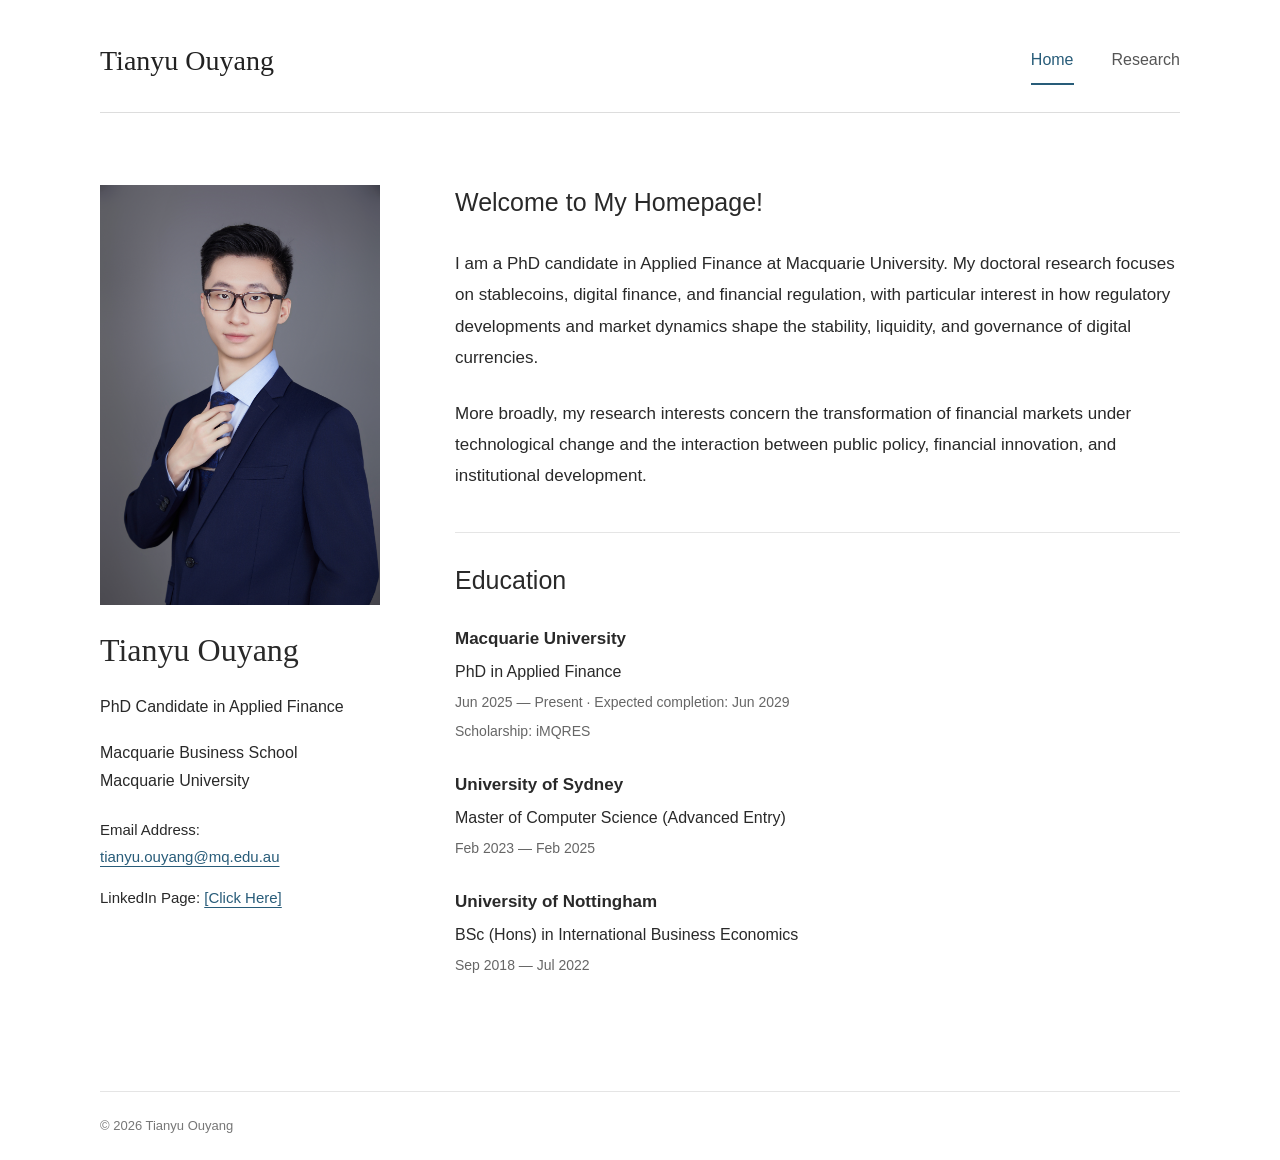
==== index.html @ 1453e324 "Publish academic Home and Research pages" ====
<!doctype html>
<html lang="en">
<head>
  <meta charset="utf-8">
  <meta name="viewport" content="width=device-width, initial-scale=1">
  <meta name="description" content="Tianyu Ouyang is a PhD candidate in Applied Finance at Macquarie University, researching stablecoins, digital finance, and financial regulation.">
  <meta name="theme-color" content="#193e56">
  <title>Home | Tianyu Ouyang</title>
  <link rel="icon" type="image/svg+xml" href="data:image/svg+xml,%3Csvg xmlns='http://www.w3.org/2000/svg' viewBox='0 0 64 64'%3E%3Crect width='64' height='64' rx='8' fill='%23193e56'/%3E%3Ctext x='32' y='43' text-anchor='middle' font-family='Georgia' font-size='34' fill='white'%3ETO%3C/text%3E%3C/svg%3E">
  <link rel="stylesheet" href="/style.css">
</head>
<body><a class="skip-link" href="#main">Skip to content</a><header class="site-header"><a class="site-name" href="/">Tianyu Ouyang</a><nav aria-label="Main navigation"><a href="/" aria-current="page">Home</a><a href="/research.html">Research</a></nav></header><main id="main"><div class="home-layout"><aside class="identity"><img class="portrait" src="/tianyu-ouyang.jpg" alt="Portrait of Tianyu Ouyang" width="4342" height="6513"><h1>Tianyu Ouyang</h1><p>PhD Candidate in Applied Finance</p><p>Macquarie Business School<br>Macquarie University</p><div class="contact-links"><p>Email Address:<br><a href="mailto:tianyu.ouyang@mq.edu.au">tianyu.ouyang@mq.edu.au</a></p><p>LinkedIn Page: <a href="https://www.linkedin.com/in/tianyu-ouyang-94b3781b5/" target="_blank" rel="noopener noreferrer">[Click Here]</a></p></div></aside><article class="biography"><h2>Welcome to My Homepage!</h2><p>I am a PhD candidate in Applied Finance at Macquarie University. My doctoral research focuses on stablecoins, digital finance, and financial regulation, with particular interest in how regulatory developments and market dynamics shape the stability, liquidity, and governance of digital currencies.</p><p>More broadly, my research interests concern the transformation of financial markets under technological change and the interaction between public policy, financial innovation, and institutional development.</p><section class="education" aria-labelledby="education-heading"><h2 id="education-heading">Education</h2><div class="education-entry"><h3>Macquarie University</h3><p>PhD in Applied Finance</p><p class="education-detail">Jun 2025 — Present · Expected completion: Jun 2029</p><p class="education-detail">Scholarship: iMQRES</p></div><div class="education-entry"><h3>University of Sydney</h3><p>Master of Computer Science (Advanced Entry)</p><p class="education-detail">Feb 2023 — Feb 2025</p></div><div class="education-entry"><h3>University of Nottingham</h3><p>BSc (Hons) in International Business Economics</p><p class="education-detail">Sep 2018 — Jul 2022</p></div></section></article></div></main><footer>© 2026 Tianyu Ouyang</footer></body></html>
---- style.css ----
*{box-sizing:border-box}html{color-scheme:light}body{margin:0;color:#292929;background:white;font-family:Arial,Helvetica,sans-serif;font-size:17px;line-height:1.85}a{color:#285c79;text-underline-offset:4px}a:focus-visible{outline:2px solid #285c79;outline-offset:5px}.skip-link{position:absolute;top:-100px;left:15px;background:#fff;padding:10px}.skip-link:focus{top:10px}.site-header{max-width:1080px;margin:auto;display:flex;align-items:center;justify-content:space-between;gap:24px;padding:35px 0 25px;border-bottom:1px solid #ddd}.site-name{font-family:Georgia,serif;color:#222;font-size:28px;text-decoration:none}nav{display:flex;gap:38px}nav a{text-decoration:none;color:#555;font-size:16px;padding:8px 0;border-bottom:2px solid transparent}nav a[aria-current=page]{color:#285c79;border-bottom-color:#285c79}nav a:hover{color:#285c79}main{max-width:1080px;min-height:calc(100vh - 220px);margin:0 auto;padding:72px 0 88px}.home-layout{display:grid;grid-template-columns:280px minmax(0,1fr);gap:75px}.identity h1{font-family:Georgia,serif;font-weight:400;font-size:32px;line-height:1.3;margin:0 0 22px}.identity p{font-size:16px;line-height:1.75;margin:0 0 18px}.identity a{font-size:15px;overflow-wrap:anywhere}.biography h2{font-weight:400;font-size:25px;line-height:1.4;margin:0 0 28px}.biography p{margin:0 0 24px}.research-page{max-width:850px}.research-page h1{font-family:Georgia,serif;font-size:36px;font-weight:400;line-height:1.3;margin:0 0 38px}.research-page h2{font-size:22px;font-weight:400;margin:0 0 18px}.research-page p{margin:0 0 24px}.research-page ul{padding-left:23px;margin:25px 0}.research-page li{padding-left:5px;margin:7px 0}footer{max-width:1080px;margin:auto;border-top:1px solid #e5e5e5;padding:22px 0;color:#777;font-size:13px}.portrait{width:100%;max-width:280px;height:auto;margin-bottom:25px;display:block}@media(max-width:1180px){.site-header,main,footer{margin-left:6%;margin-right:6%}.home-layout{gap:48px;grid-template-columns:250px minmax(0,1fr)}}@media(max-width:760px){.site-header{padding:23px 0;flex-wrap:wrap;gap:10px}.site-name{font-size:25px}nav{gap:25px}main{padding:40px 0 55px}.home-layout{grid-template-columns:1fr;gap:35px}.identity{padding-bottom:30px;border-bottom:1px solid #e5e5e5}.identity h1{margin-bottom:15px}.identity p{margin-bottom:12px}.biography h2{font-size:23px}.research-page h1{font-size:31px}body{font-size:16px}}
.contact-links{margin-top:22px}.contact-links p{font-size:15px;margin-bottom:15px}.education{margin-top:40px;padding-top:30px;border-top:1px solid #e5e5e5}.education h2{margin-bottom:25px}.education-entry{margin-bottom:24px}.education-entry h3{font-size:17px;font-weight:600;margin:0 0 3px}.education-entry p{margin:0 0 3px;font-size:16px}.education-entry .education-detail{font-size:14px;color:#666}.research-category{padding:15px 0 45px;margin-bottom:30px;border-bottom:1px solid #e5e5e5}.research-category h2{margin:0}.portrait{height:auto;aspect-ratio:2/3;object-fit:contain}

.working-paper{margin-top:26px}.paper-heading{font-size:18px;line-height:1.7;font-weight:400;margin:0 0 20px}.paper-heading strong{font-weight:700}.paper-heading u{text-underline-offset:3px}.paper-heading em{font-weight:400;font-style:italic}.research-page .abstract{font-size:16px;line-height:1.9;margin-bottom:0}.conference-year{margin-top:24px}.conference-year h3{font-size:17px;font-weight:600;margin:0 0 10px}.conference-year ul{margin:0;padding-left:23px}
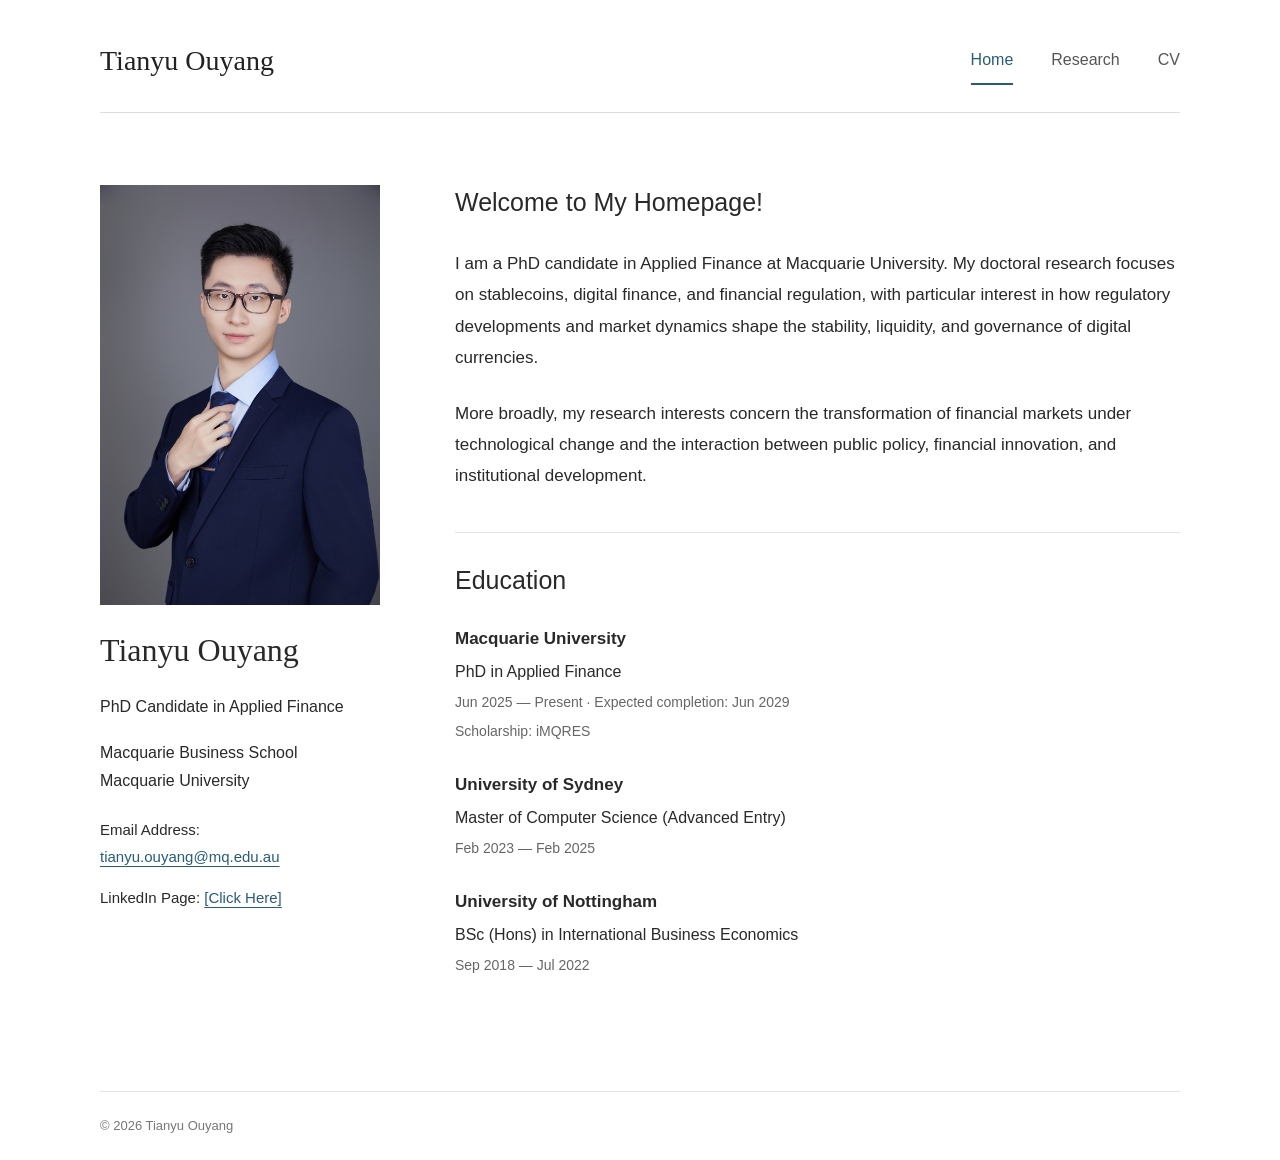
==== commit fb71ff0e: "Add CV page with PDF preview and download" ====
--- a/index.html
+++ b/index.html
@@ -9,4 +9,4 @@
   <link rel="icon" type="image/svg+xml" href="data:image/svg+xml,%3Csvg xmlns='http://www.w3.org/2000/svg' viewBox='0 0 64 64'%3E%3Crect width='64' height='64' rx='8' fill='%23193e56'/%3E%3Ctext x='32' y='43' text-anchor='middle' font-family='Georgia' font-size='34' fill='white'%3ETO%3C/text%3E%3C/svg%3E">
   <link rel="stylesheet" href="/style.css">
 </head>
-<body><a class="skip-link" href="#main">Skip to content</a><header class="site-header"><a class="site-name" href="/">Tianyu Ouyang</a><nav aria-label="Main navigation"><a href="/" aria-current="page">Home</a><a href="/research.html">Research</a></nav></header><main id="main"><div class="home-layout"><aside class="identity"><img class="portrait" src="/tianyu-ouyang.jpg" alt="Portrait of Tianyu Ouyang" width="4342" height="6513"><h1>Tianyu Ouyang</h1><p>PhD Candidate in Applied Finance</p><p>Macquarie Business School<br>Macquarie University</p><div class="contact-links"><p>Email Address:<br><a href="mailto:tianyu.ouyang@mq.edu.au">tianyu.ouyang@mq.edu.au</a></p><p>LinkedIn Page: <a href="https://www.linkedin.com/in/tianyu-ouyang-94b3781b5/" target="_blank" rel="noopener noreferrer">[Click Here]</a></p></div></aside><article class="biography"><h2>Welcome to My Homepage!</h2><p>I am a PhD candidate in Applied Finance at Macquarie University. My doctoral research focuses on stablecoins, digital finance, and financial regulation, with particular interest in how regulatory developments and market dynamics shape the stability, liquidity, and governance of digital currencies.</p><p>More broadly, my research interests concern the transformation of financial markets under technological change and the interaction between public policy, financial innovation, and institutional development.</p><section class="education" aria-labelledby="education-heading"><h2 id="education-heading">Education</h2><div class="education-entry"><h3>Macquarie University</h3><p>PhD in Applied Finance</p><p class="education-detail">Jun 2025 — Present · Expected completion: Jun 2029</p><p class="education-detail">Scholarship: iMQRES</p></div><div class="education-entry"><h3>University of Sydney</h3><p>Master of Computer Science (Advanced Entry)</p><p class="education-detail">Feb 2023 — Feb 2025</p></div><div class="education-entry"><h3>University of Nottingham</h3><p>BSc (Hons) in International Business Economics</p><p class="education-detail">Sep 2018 — Jul 2022</p></div></section></article></div></main><footer>© 2026 Tianyu Ouyang</footer></body></html>+<body><a class="skip-link" href="#main">Skip to content</a><header class="site-header"><a class="site-name" href="/">Tianyu Ouyang</a><nav aria-label="Main navigation"><a href="/" aria-current="page">Home</a><a href="/research.html">Research</a><a href="/cv.html">CV</a></nav></header><main id="main"><div class="home-layout"><aside class="identity"><img class="portrait" src="/tianyu-ouyang.jpg" alt="Portrait of Tianyu Ouyang" width="4342" height="6513"><h1>Tianyu Ouyang</h1><p>PhD Candidate in Applied Finance</p><p>Macquarie Business School<br>Macquarie University</p><div class="contact-links"><p>Email Address:<br><a href="mailto:tianyu.ouyang@mq.edu.au">tianyu.ouyang@mq.edu.au</a></p><p>LinkedIn Page: <a href="https://www.linkedin.com/in/tianyu-ouyang-94b3781b5/" target="_blank" rel="noopener noreferrer">[Click Here]</a></p></div></aside><article class="biography"><h2>Welcome to My Homepage!</h2><p>I am a PhD candidate in Applied Finance at Macquarie University. My doctoral research focuses on stablecoins, digital finance, and financial regulation, with particular interest in how regulatory developments and market dynamics shape the stability, liquidity, and governance of digital currencies.</p><p>More broadly, my research interests concern the transformation of financial markets under technological change and the interaction between public policy, financial innovation, and institutional development.</p><section class="education" aria-labelledby="education-heading"><h2 id="education-heading">Education</h2><div class="education-entry"><h3>Macquarie University</h3><p>PhD in Applied Finance</p><p class="education-detail">Jun 2025 — Present · Expected completion: Jun 2029</p><p class="education-detail">Scholarship: iMQRES</p></div><div class="education-entry"><h3>University of Sydney</h3><p>Master of Computer Science (Advanced Entry)</p><p class="education-detail">Feb 2023 — Feb 2025</p></div><div class="education-entry"><h3>University of Nottingham</h3><p>BSc (Hons) in International Business Economics</p><p class="education-detail">Sep 2018 — Jul 2022</p></div></section></article></div></main><footer>© 2026 Tianyu Ouyang</footer></body></html>
--- a/style.css
+++ b/style.css
@@ -2,3 +2,5 @@
 .contact-links{margin-top:22px}.contact-links p{font-size:15px;margin-bottom:15px}.education{margin-top:40px;padding-top:30px;border-top:1px solid #e5e5e5}.education h2{margin-bottom:25px}.education-entry{margin-bottom:24px}.education-entry h3{font-size:17px;font-weight:600;margin:0 0 3px}.education-entry p{margin:0 0 3px;font-size:16px}.education-entry .education-detail{font-size:14px;color:#666}.research-category{padding:15px 0 45px;margin-bottom:30px;border-bottom:1px solid #e5e5e5}.research-category h2{margin:0}.portrait{height:auto;aspect-ratio:2/3;object-fit:contain}
 
 .working-paper{margin-top:26px}.paper-heading{font-size:18px;line-height:1.7;font-weight:400;margin:0 0 20px}.paper-heading strong{font-weight:700}.paper-heading u{text-underline-offset:3px}.paper-heading em{font-weight:400;font-style:italic}.research-page .abstract{font-size:16px;line-height:1.9;margin-bottom:0}.conference-year{margin-top:24px}.conference-year h3{font-size:17px;font-weight:600;margin:0 0 10px}.conference-year ul{margin:0;padding-left:23px}
+
+.cv-heading{display:flex;align-items:center;justify-content:space-between;gap:20px;flex-wrap:wrap;margin-bottom:28px}.cv-heading h1{font-family:Georgia,serif;font-weight:400;font-size:36px;line-height:1.3;margin:0}.cv-actions{display:flex;gap:24px;font-size:16px}.cv-document{display:block;width:100%;height:80vh;min-height:600px;border:1px solid #ddd;background:#f5f5f5}.cv-document p{padding:24px}nav{flex-wrap:wrap}@media(max-width:760px){.cv-heading h1{font-size:31px}.cv-document{height:75vh;min-height:420px}.cv-heading{gap:16px}nav{gap:25px}}
